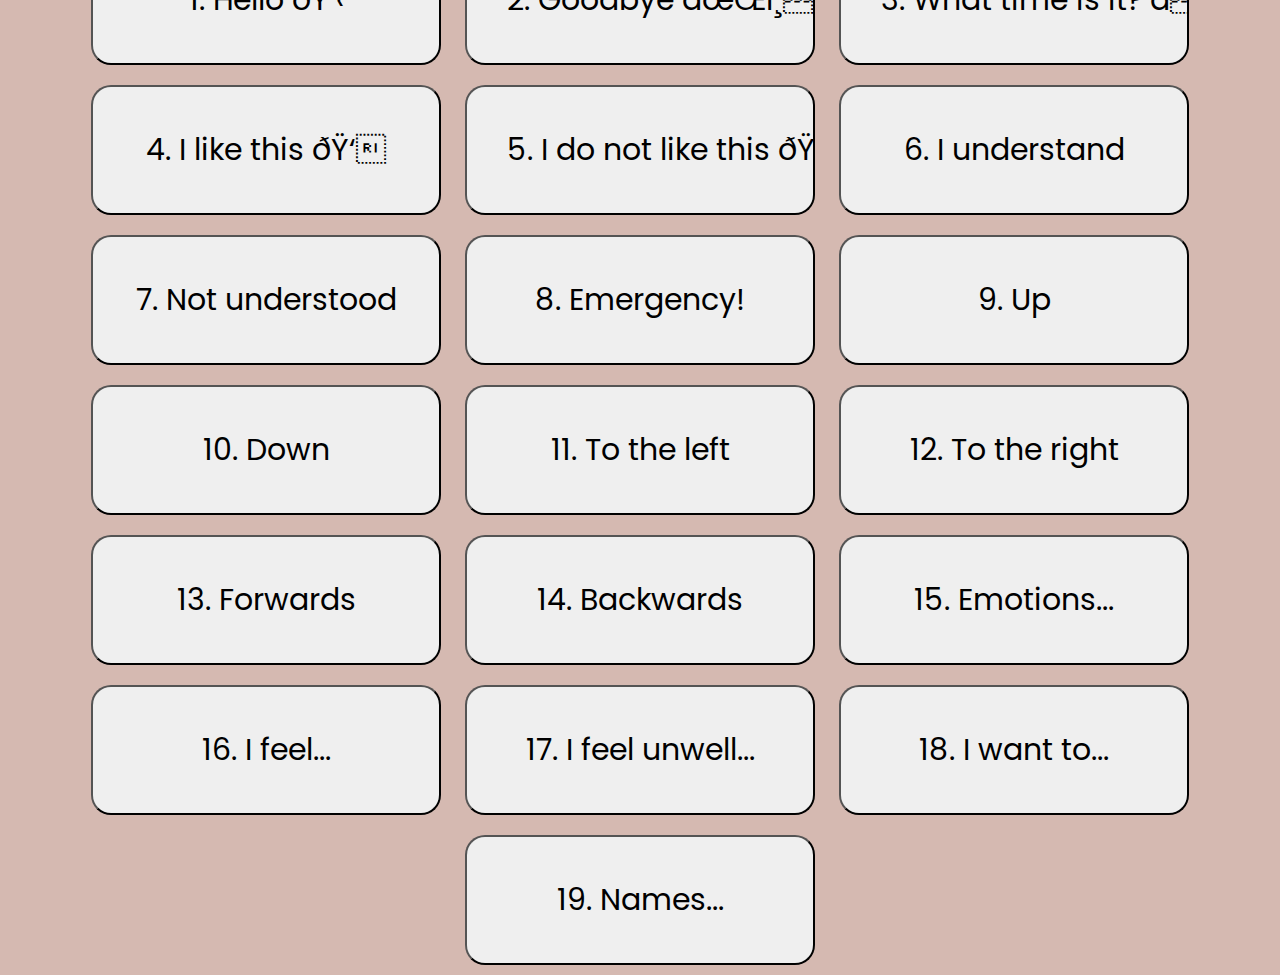
==== index.html @ d8129d12 "Add files via upload" ====
<html lang=‘en’>
	<head>
		<meta charset=‘utf-8’>
		<meta name=‘viewpoint’ content=‘width=device-width, initial-scale=1’>
		<title>Mei-li's personal project app.</title>
    <link rel="stylesheet" href="style.css">
    <meta name="viewport" content="width=device-width, initial-scale=1.0">
	</head>

<body>
		<script src ="https://code.responsivevoice.org/responsivevoice.js"></script>
		<div class="container">
			<div class="buttongroup centre">
				<input class="buttons" onclick="responsiveVoice.speak('hello');" type="button" value="1. Hello 👋"/>
				<input class="buttons" onclick="responsiveVoice.speak('goodbye');" type="button" value="2. Goodbye ✌️"/>
				<input class="buttons" onclick="responsiveVoice.speak('whattimeisit?');" type="button" value="3. What time is it? ⏰"/>
				<input class="buttons" onclick="responsiveVoice.speak('ilikethis');" type="button" value="4. I like this 👍"/>
				<input class="buttons" onclick="responsiveVoice.speak('i do not like this');" type="button" value="5. I do not like this 👍"/>
				<input class="buttons" onclick="responsiveVoice.speak('iunderstand');" type="button" value="6. I understand"/>
				<input class="buttons" onclick="responsiveVoice.speak('idonotunderstand');" type="button" value="7. Not understood"/>
				<input class="buttons" onclick="responsiveVoice.speak('emergency');" type="button" value="8. Emergency!"/>
				<input class="buttons" onclick="responsiveVoice.speak('up');" type="button" value="9. Up"/>
				<input class="buttons" onclick="responsiveVoice.speak('down');" type="button" value="10. Down"/>
				<input class="buttons" onclick="responsiveVoice.speak('totheleft');" type="button" value="11. To the left"/>
				<input class="buttons" onclick="responsiveVoice.speak('totheright');" type="button" value="12. To the right"/>
				<input class="buttons" onclick="responsiveVoice.speak('forwards');" type="button" value="13. Forwards"/>
				<input class="buttons" onclick="responsiveVoice.speak('backwards');" type="button" value="14. Backwards"/>

				<input class="buttons" onclick="location.href='iam.html'" type="button" value="15. Emotions..."/>
				<input class="buttons" onclick="location.href='ifeel.html'" type="button" value="16. I feel..."/>
				<input class="buttons" onclick="location.href='ifeelunwell.html'" type="button" value="17. I feel unwell..."/>
				<input class="buttons" onclick="location.href='iwantto.html'" type="button" value="18. I want to..."/>
				<input class="buttons" onclick="location.href='name.html'" type="button" value="19. Names..."/>

		</div>
	</div>


<!--
	    <button id="iAm"/>
	    <script>
	      document.getElementById("iAm").addEventListener("click", myFunction);
	      function myFunction() {
	        window.location.href="file:///Users/nairnm2/Desktop/code/'I%20am...'pagecode.html";
	      }
	    </script>
	    Emotions... -->

		 <script src="script.js"></script>
		</button>

	</body>
</html>
---- style.css ----
/* Import Google Font - Poppins */
@import url('https://fonts.googleapis.com/css2?family=Poppins:wght@400;500;600;700&display=swap');
*{
  margin: 0;
  padding: 0;
  box-sizing: border-box;
  font-family: 'Poppins', sans-serif;
}
form .row select::-webkit-scrollbar-track{
  background: #d5b9b1;
}
form .row select::-webkit-scrollbar-thumb{
  background: #d5b9b1;
  border-radius: 8px;
  border-right: 2px solid #457373;
}
body {background-color: #d5b9b1;}
/* div {
  background-color: white;
} */
.buttons{

margin: 10px;
padding: 40px;
font-size: 30px;
border-radius: 20px;
width: 350px;
}
.buttongroup{
text-align: center;
color: #457373
}

.container{

  display: flex;
  align-items: center;
  justify-content: center;
  height: 100%;



}

#namebox
{
    margin: 20px;
    height:100px;
    font-size:14pt;
}
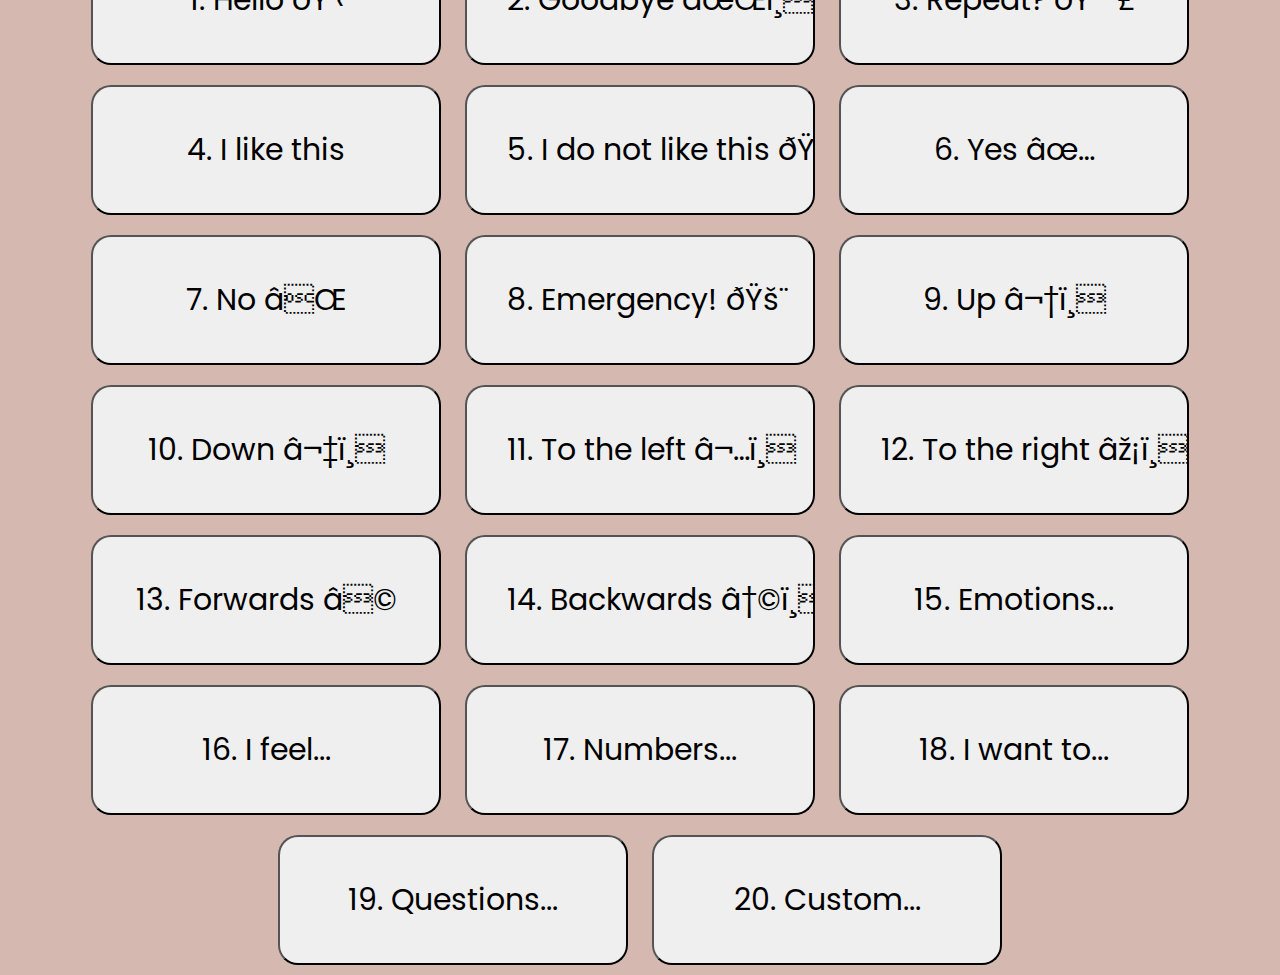
==== commit da67c7b1: "Add files via upload" ====
--- a/index.html
+++ b/index.html
@@ -13,24 +13,25 @@
 			<div class="buttongroup centre">
 				<input class="buttons" onclick="responsiveVoice.speak('hello');" type="button" value="1. Hello 👋"/>
 				<input class="buttons" onclick="responsiveVoice.speak('goodbye');" type="button" value="2. Goodbye ✌️"/>
-				<input class="buttons" onclick="responsiveVoice.speak('whattimeisit?');" type="button" value="3. What time is it? ⏰"/>
-				<input class="buttons" onclick="responsiveVoice.speak('ilikethis');" type="button" value="4. I like this 👍"/>
-				<input class="buttons" onclick="responsiveVoice.speak('i do not like this');" type="button" value="5. I do not like this 👍"/>
-				<input class="buttons" onclick="responsiveVoice.speak('iunderstand');" type="button" value="6. I understand"/>
-				<input class="buttons" onclick="responsiveVoice.speak('idonotunderstand');" type="button" value="7. Not understood"/>
-				<input class="buttons" onclick="responsiveVoice.speak('emergency');" type="button" value="8. Emergency!"/>
-				<input class="buttons" onclick="responsiveVoice.speak('up');" type="button" value="9. Up"/>
-				<input class="buttons" onclick="responsiveVoice.speak('down');" type="button" value="10. Down"/>
-				<input class="buttons" onclick="responsiveVoice.speak('totheleft');" type="button" value="11. To the left"/>
-				<input class="buttons" onclick="responsiveVoice.speak('totheright');" type="button" value="12. To the right"/>
-				<input class="buttons" onclick="responsiveVoice.speak('forwards');" type="button" value="13. Forwards"/>
-				<input class="buttons" onclick="responsiveVoice.speak('backwards');" type="button" value="14. Backwards"/>
+				<input class="buttons" onclick="responsiveVoice.speak('Can you repeat that please?');" type="button" value="3. Repeat? 🗣"/>
+				<input class="buttons" onclick="responsiveVoice.speak('ilikethis');" type="button" value="4. I like this"/>
+				<input class="buttons" onclick="responsiveVoice.speak('i do not like this');" type="button" value="5. I do not like this 👎"/>
+				<input class="buttons" onclick="responsiveVoice.speak('yes');" type="button" value="6. Yes ✅"/>
+				<input class="buttons" onclick="responsiveVoice.speak('no');" type="button" value="7. No ❌"/>
+				<input class="buttons" onclick="responsiveVoice.speak('emergency');" type="button" value="8. Emergency! 🚨"/>
+				<input class="buttons" onclick="responsiveVoice.speak('up');" type="button" value="9. Up ⬆️"/>
+				<input class="buttons" onclick="responsiveVoice.speak('down');" type="button" value="10. Down ⬇️"/>
+				<input class="buttons" onclick="responsiveVoice.speak('totheleft');" type="button" value="11. To the left ⬅️"/>
+				<input class="buttons" onclick="responsiveVoice.speak('totheright');" type="button" value="12. To the right ➡️"/>
+				<input class="buttons" onclick="responsiveVoice.speak('forwards');" type="button" value="13. Forwards ⏩"/>
+				<input class="buttons" onclick="responsiveVoice.speak('backwards');" type="button" value="14. Backwards ↩️"/>
 
 				<input class="buttons" onclick="location.href='iam.html'" type="button" value="15. Emotions..."/>
 				<input class="buttons" onclick="location.href='ifeel.html'" type="button" value="16. I feel..."/>
-				<input class="buttons" onclick="location.href='ifeelunwell.html'" type="button" value="17. I feel unwell..."/>
+				<input class="buttons" onclick="location.href='ifeelunwell.html'" type="button" value="17. Numbers..."/>
 				<input class="buttons" onclick="location.href='iwantto.html'" type="button" value="18. I want to..."/>
-				<input class="buttons" onclick="location.href='name.html'" type="button" value="19. Names..."/>
+				<input class="buttons" onclick="location.href='conversation.html'" type="button" value="19. Questions..."/>
+				<input class="buttons" onclick="location.href='name.html'" type="button" value="20. Custom..."/>
 
 		</div>
 	</div>
